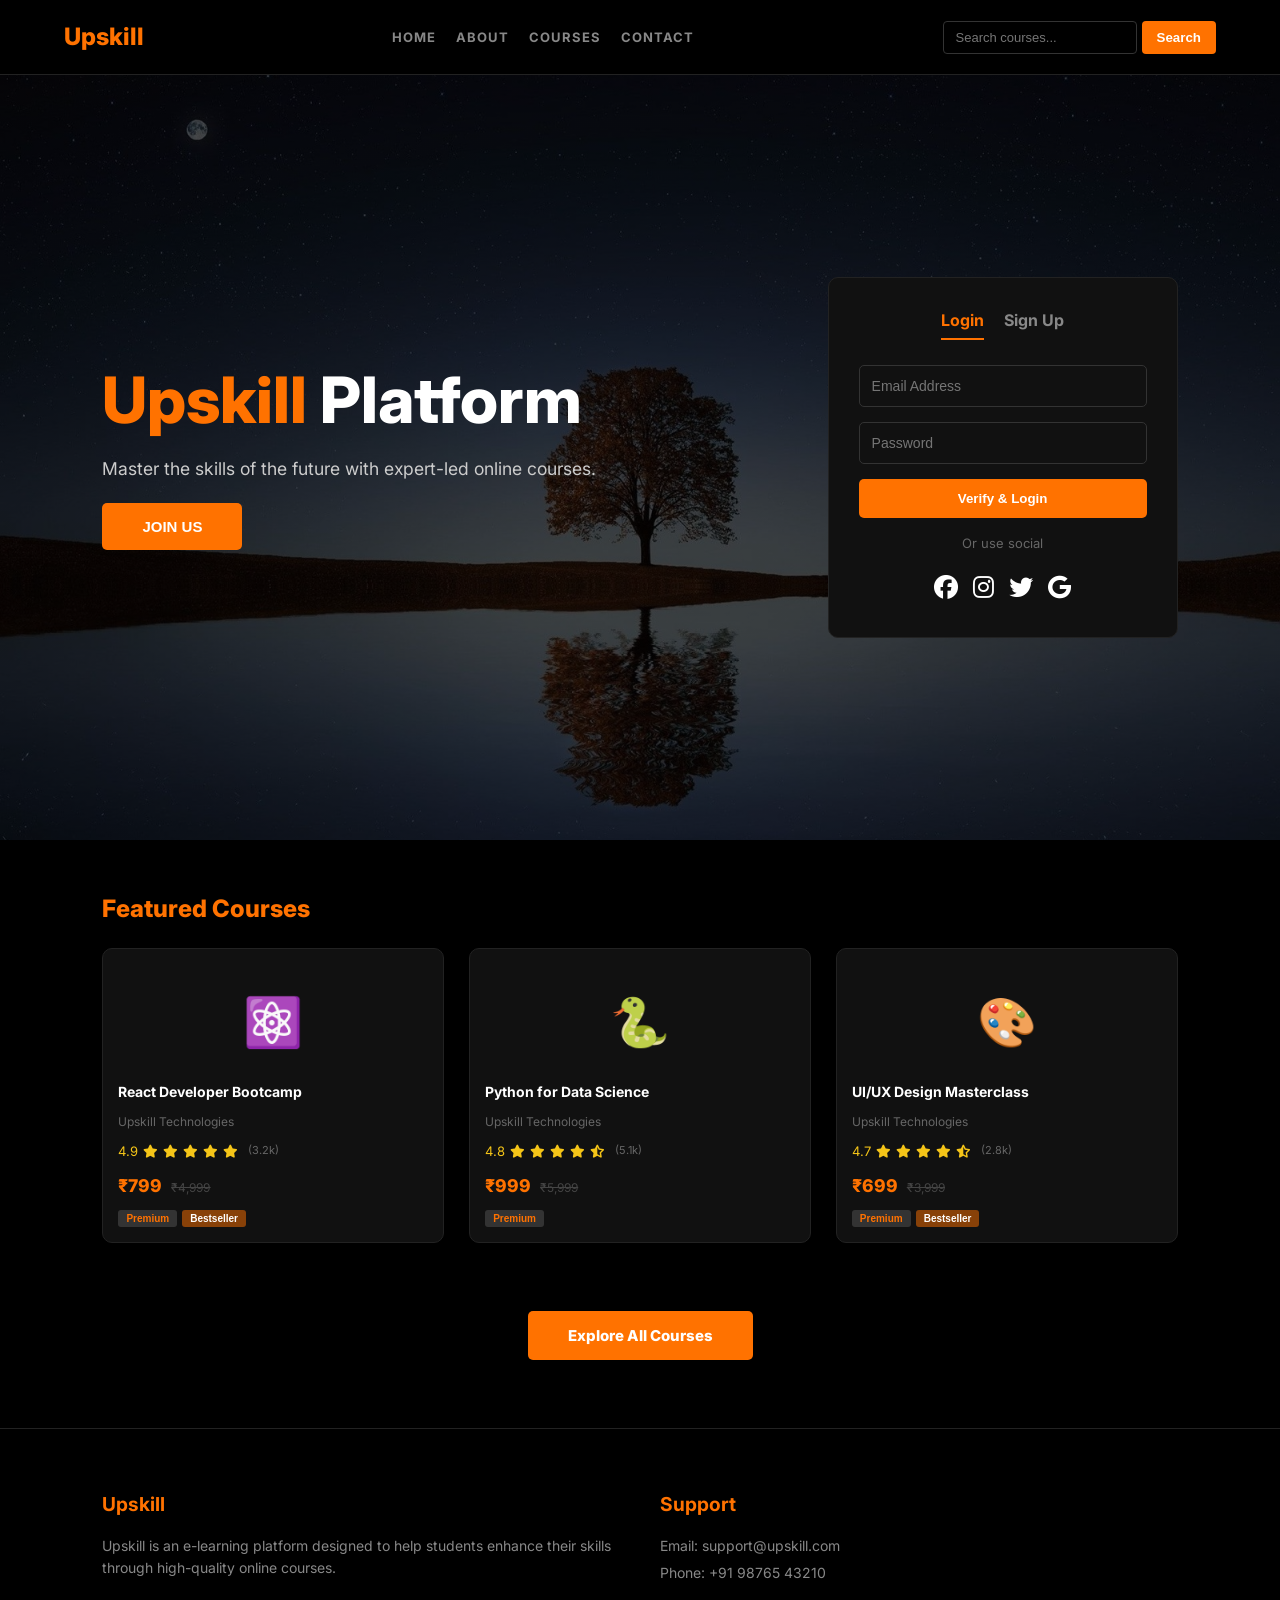
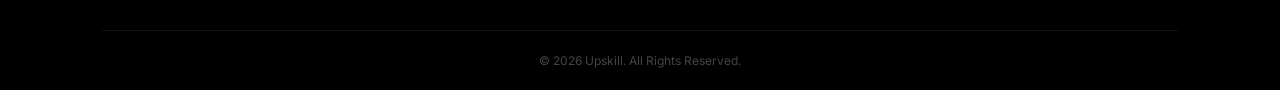
==== index.html @ ecf082b8 "Initialize project: Responsive Grid Navbar, Folder Restructure, and Indented CSS/XML" ====
<!DOCTYPE html> 
<html lang="en"> 
<head> 
<meta charset="UTF-8"> 
<meta name="viewport" content="width=device-width, initial-scale=1.0"> 
<title>UPSKILL</title> 
<link rel="stylesheet" href="https://cdnjs.cloudflare.com/ajax/libs/font-awesome/6.5.0/css/all.min.css"/>
<link rel="stylesheet" href="index.css"> 
</head> 
<body> 
<div class="main"> 
<div class="navbar"> 
<div class="icon"> 
<h2 class="logo">Upskill</h2> 
</div> 
<div class="menu"> 
<ul> 
<li><a href="index.html" class="active">HOME</a></li> 
<li><a href="pages/about.html">ABOUT</a></li> 
<li><a href="pages/courses.html">COURSES</a></li> 
<li><a href="pages/contact.html">CONTACT</a></li> 
</ul>
</div> 
<div class="search"> 
<input class="srch" type="search" placeholder="Search courses..."> 
<button class="btn">Search</button>
</div> 
</div> 
<div class="content">        
<div class="hero-text">
<h1><span>Upskill</span> Platform</h1> 
<p class="par">Master the skills of the future with expert-led online courses.</p> 
<button class="cn" onclick="focusForm()">JOIN US</button> 
</div>
<div class="form" id="auth-form"> 
<div class="form-tabs">
<span id="login-tab" class="form-tab active" onclick="toggleAuth('login')">Login</span>
<span id="signup-tab" class="form-tab" onclick="toggleAuth('signup')">Sign Up</span>
</div>
<div id="login-fields">
<input id="login-email" type="email" placeholder="Email Address"> 
<input id="login-password" type="password" placeholder="Password"> 
<button onclick="handleVerify('login')" class="btnn">Verify & Login</button> 
</div>
<div id="signup-fields" style="display: none;">
<input id="signup-name" type="text" placeholder="Full Name">
<input id="signup-email" type="email" placeholder="Email Address"> 
<input id="signup-password" type="password" placeholder="Password"> 
<input id="signup-confirm" type="password" placeholder="Confirm Password">
<button onclick="handleVerify('signup')" class="btnn">Verify & Sign Up</button> 
</div>
<div id="verify-msg" style="display: none;"></div>
<p class="liw">Or use social</p> 
<div class="icons"> 
<a href="#"><i class="fab fa-facebook"></i></a> 
<a href="#"><i class="fab fa-instagram"></i></a> 
<a href="#"><i class="fab fa-twitter"></i></a> 
<a href="#"><i class="fab fa-google"></i></a> 
</div> 
</div> 
</div> 
</div> 
<div class="heading">Featured Courses</div>
<div class="courses">
<div class="course" onclick="checkAuth('react')">
<div class="course-content">
<span style="font-size: 3rem; display: block; text-align: center; padding: 20px;">⚛️</span>
<p class="course-title">React Developer Bootcamp</p>
<p class="source">Upskill Technologies</p>
<div class="rating">
4.9 <i class="fa-solid fa-star"></i><i class="fa-solid fa-star"></i><i class="fa-solid fa-star"></i><i class="fa-solid fa-star"></i><i class="fa-solid fa-star"></i>
<span class="raters">(3.2k)</span>
</div>
<p class="price">₹799 <span class="old-price"><s>₹4,999</s></span></p>
<div class="extra-info">
<button class="premium">Premium</button>
<button class="bestseller">Bestseller</button>
</div>
</div>
</div>
<div class="course" onclick="checkAuth('python')">
<div class="course-content">
<span style="font-size: 3rem; display: block; text-align: center; padding: 20px;">🐍</span>
<p class="course-title">Python for Data Science</p>
<p class="source">Upskill Technologies</p>
<div class="rating">
4.8 <i class="fa-solid fa-star"></i><i class="fa-solid fa-star"></i><i class="fa-solid fa-star"></i><i class="fa-solid fa-star"></i><i class="fa-solid fa-star-half-stroke"></i>
<span class="raters">(5.1k)</span>
</div>
<p class="price">₹999 <span class="old-price"><s>₹5,999</s></span></p>
<div class="extra-info">
<button class="premium">Premium</button>
</div>
</div>
</div>
<div class="course" onclick="checkAuth('uiux')">
<div class="course-content">
<span style="font-size: 3rem; display: block; text-align: center; padding: 20px;">🎨</span>
<p class="course-title">UI/UX Design Masterclass</p>
<p class="source">Upskill Technologies</p>
<div class="rating">
4.7 <i class="fa-solid fa-star"></i><i class="fa-solid fa-star"></i><i class="fa-solid fa-star"></i><i class="fa-solid fa-star"></i><i class="fa-solid fa-star-half-stroke"></i>
<span class="raters">(2.8k)</span>
</div>
<p class="price">₹699 <span class="old-price"><s>₹3,999</s></span></p>
<div class="extra-info">
<button class="premium">Premium</button>
<button class="bestseller">Bestseller</button>
</div>
</div>
</div>
</div>
<div style="text-align: center; margin-bottom: 80px;">
<a href="pages/courses.html" class="cn">Explore All Courses</a>
</div>
<footer class="footer"> 
<div class="footer-container"> 
<div class="footer-about"> 
<h3>Upskill</h3> 
<p>Upskill is an e-learning platform designed to help students enhance their skills through high-quality online courses.</p> 
</div> 
<div class="footer-support"> 
<h3>Support</h3> 
<p>Email: support@upskill.com</p> 
<p>Phone: +91 98765 43210</p> 
</div> 
</div> 
<div class="footer-copy"> 
<p>&copy; 2026 Upskill. All Rights Reserved.</p> 
</div> 
</footer> 
<script>
function toggleAuth(type){
const loginFields=document.getElementById('login-fields');
const signupFields=document.getElementById('signup-fields');
const loginTab=document.getElementById('login-tab');
const signupTab=document.getElementById('signup-tab');
const verifyMsg=document.getElementById('verify-msg');
verifyMsg.style.display='none';
if(type==='login'){
loginFields.style.display='block';
signupFields.style.display='none';
loginTab.classList.add('active');
signupTab.classList.remove('active');
}else{
loginFields.style.display='none';
signupFields.style.display='block';
signupTab.classList.add('active');
loginTab.classList.remove('active');
}}
function handleVerify(type){
const verifyMsg=document.getElementById('verify-msg');
const btn=event.target;
const email=document.getElementById(type+'-email').value;
const password=document.getElementById(type+'-password').value;
if(!email||!password){
alert('Please fill all fields');
return;
}
btn.innerHTML='Verifying...';
btn.disabled=true;
setTimeout(()=>{
if(type==='signup'){
localStorage.setItem('user_'+email,password);
verifyMsg.style.display='block';
verifyMsg.innerHTML='<i class="fas fa-check-circle"></i> Account Created! You can now Login.';
btn.innerHTML='Sign Up Successful';
}else{
const savedPass=localStorage.getItem('user_'+email);
if(savedPass&&savedPass===password){
localStorage.setItem('isLoggedIn','true');
verifyMsg.style.display='block';
verifyMsg.innerHTML='<i class="fas fa-check-circle"></i> Login Verified! Welcome back.';
btn.innerHTML='Login Successful';
}else{
alert('Account not found or invalid credentials. Please Sign Up first.');
btn.innerHTML='Verify & Login';
btn.disabled=false;
return;
}}
setTimeout(()=>{
btn.innerHTML=type==='login'?'Verify & Login':'Verify & Sign Up';
btn.disabled=false;
},3000);
},1000);
}
function checkAuth(courseId){
if(localStorage.getItem('isLoggedIn')==='true'){
window.location.href='pages/course-details.html?id='+courseId;
}else{
alert('Please Login first to view course details.');
focusForm();
}}
function focusForm(){
document.getElementById('login-email').focus();
}
</script>
</body> 
</html>
---- index.css ----
@import url('https://fonts.googleapis.com/css2?family=Inter:wght@400;600;700;800&display=swap');
*{
    margin: 0;
    padding: 0;
    box-sizing: border-box;
}
body{
    font-family: 'Inter', sans-serif;
    background: #000;
    color: #fff;
    line-height: 1.6;
    overflow-x: hidden;
}
a{
    text-decoration: none;
    color: inherit;
    transition: 0.3s;
}
ul{
    list-style: none;
}
.main{
    width: 100%;
}
.navbar{
    height: 75px;
    display: grid;
    grid-template-columns: auto 1fr auto;
    align-items: center;
    padding: 0 5%;
    border-bottom: 1px solid #222;
    background: #000;
    position: sticky;
    top: 0;
    z-index: 1000;
}
.logo{
    font-size: 24px;
    font-weight: 800;
    color: #ff7200;
}
.menu{
    justify-self: center;
}
.menu ul{
    display: flex;
    gap: 20px;
}
.menu ul li a{
    font-size: 13px;
    font-weight: 700;
    color: #888;
    letter-spacing: 1px;
}
.menu ul li a:hover{
    color: #ff7200;
}
.search{
    display: flex;
    gap: 5px;
    justify-self: end;
}
.search input{
    background: transparent;
    border: 1px solid #333;
    border-radius: 4px;
    padding: 8px 12px;
    color: #fff;
    font-size: 13px;
}
.search button{
    background: #ff7200;
    border: none;
    padding: 8px 15px;
    color: #fff;
    border-radius: 4px;
    font-weight: 700;
    cursor: pointer;
}
.content{
    height: 85vh;
    background: linear-gradient(rgba(0,0,0,0.7), rgba(0,0,0,0.7)), url('img.jpeg') center/cover no-repeat;
    display: flex;
    align-items: center;
    justify-content: space-between;
    padding: 0 8%;
    position: relative;
}
.content h1{
    font-size: 4rem;
    font-weight: 800;
    line-height: 1.1;
}
.content h1 span{
    color: #ff7200;
}
.par{
    color: #ccc;
    max-width: 500px;
    margin: 20px 0;
    font-size: 1.1rem;
}
.cn{
    background: #ff7200;
    color: #fff;
    padding: 15px 40px;
    border: none;
    border-radius: 5px;
    font-weight: 800;
    cursor: pointer;
    font-size: 15px;
}
.form{
    background: #111;
    padding: 30px;
    border-radius: 10px;
    width: 350px;
    border: 1px solid #222;
}
.form h2{
    text-align: center;
    color: #ff7200;
    margin-bottom: 20px;
    font-size: 1.4rem;
}
.form input{
    width: 100%;
    background: transparent;
    border: 1px solid #333;
    margin-bottom: 15px;
    padding: 12px;
    border-radius: 5px;
    color: #fff;
    font-size: 14px;
}
.btnn{
    width: 100%;
    background: #ff7200;
    border: none;
    padding: 12px;
    color: #fff;
    font-weight: 700;
    border-radius: 5px;
    cursor: pointer;
}
.liw{
    text-align: center;
    margin: 15px 0;
    font-size: 13px;
    color: #666;
}
.icons{
    display: flex;
    justify-content: center;
    gap: 15px;
    font-size: 1.5rem;
}
.icons a:hover{
    color: #ff7200;
}
.heading{
    padding: 50px 8% 20px;
    font-size: 1.5rem;
    font-weight: 800;
    color: #ff7200;
}
.courses{
    display: grid;
    grid-template-columns: repeat(auto-fit, minmax(280px, 1fr));
    gap: 25px;
    padding: 0 8% 80px;
}
.course{
    background: #111;
    border: 1px solid #222;
    border-radius: 10px;
    overflow: hidden;
}
.course:hover{
    border-color: #ff7200;
}
.course-content{
    padding: 15px;
}
.course-title{
    font-weight: 700;
    font-size: 14px;
    margin-bottom: 8px;
}
.source{
    font-size: 12px;
    color: #666;
    margin-bottom: 10px;
}
.rating{
    color: #f5c518;
    font-size: 13px;
    display: flex;
    align-items: center;
    gap: 5px;
}
.raters{
    color: #666;
    margin-left: 5px;
    font-size: 11px;
}
.price{
    font-weight: 800;
    color: #ff7200;
    margin-top: 10px;
    font-size: 1.1rem;
}
.old-price{
    color: #444;
    font-size: 12px;
    font-weight: 400;
    text-decoration: line-through;
    margin-left: 5px;
}
.extra-info{
    display: flex;
    gap: 5px;
    margin-top: 10px;
}
.premium,
.bestseller{
    font-size: 10px;
    padding: 3px 8px;
    border: none;
    border-radius: 3px;
    font-weight: 700;
}
.premium{
    background: #333;
    color: #ff7200;
}
.bestseller{
    background: #ff720080;
    color: #fff;
}
.form-tabs{
    display: flex;
    gap: 20px;
    justify-content: center;
    margin-bottom: 25px;
}
.form-tab{
    cursor: pointer;
    color: #888;
    font-weight: 700;
    padding-bottom: 5px;
    transition: 0.3s;
}
.form-tab.active{
    color: #ff7200;
    border-bottom: 2px solid #ff7200;
}
#verify-msg{
    text-align: center;
    margin-top: 20px;
    padding: 12px;
    background: rgba(0, 255, 0, 0.05);
    border: 1px solid rgba(0, 255, 0, 0.2);
    color: #00ff00;
    border-radius: 5px;
    font-size: 13px;
}
footer{
    padding: 60px 8% 20px;
    border-top: 1px solid #222;
    background: #000;
}
.footer-container{
    display: flex;
    justify-content: space-between;
    gap: 40px;
    margin-bottom: 40px;
}
.footer-about,
.footer-support{
    flex: 1;
}
.footer-about h3,
.footer-support h3{
    color: #ff7200;
    margin-bottom: 15px;
    font-size: 1.2rem;
}
.footer-about p,
.footer-support p{
    color: #888;
    font-size: 14px;
    line-height: 1.6;
    margin-bottom: 5px;
}
.footer-copy{
    padding-top: 20px;
    border-top: 1px solid #111;
    text-align: center;
    color: #444;
    font-size: 12px;
}
@media (max-width: 600px){
    .footer-container{
        flex-direction: column;
        text-align: center;
    }
}
@media (max-width: 1000px){
    .content{
        flex-direction: column;
        height: auto;
        padding-top: 100px;
        padding-bottom: 60px;
        text-align: center;
    }
    .content h1{
        font-size: 2.8rem;
    }
    .par{
        margin: 20px auto;
    }
    .form{
        margin-top: 50px;
    }
}
@media (max-width: 768px){
    .navbar{
        height: auto;
        grid-template-columns: 1fr;
        padding: 20px;
        gap: 15px;
        text-align: center;
    }
    .menu{
        justify-self: center;
    }
    .search{
        justify-self: center;
    }
}
@media (max-width: 480px){
    .menu ul{
        flex-direction: column;
        gap: 10px;
    }
}
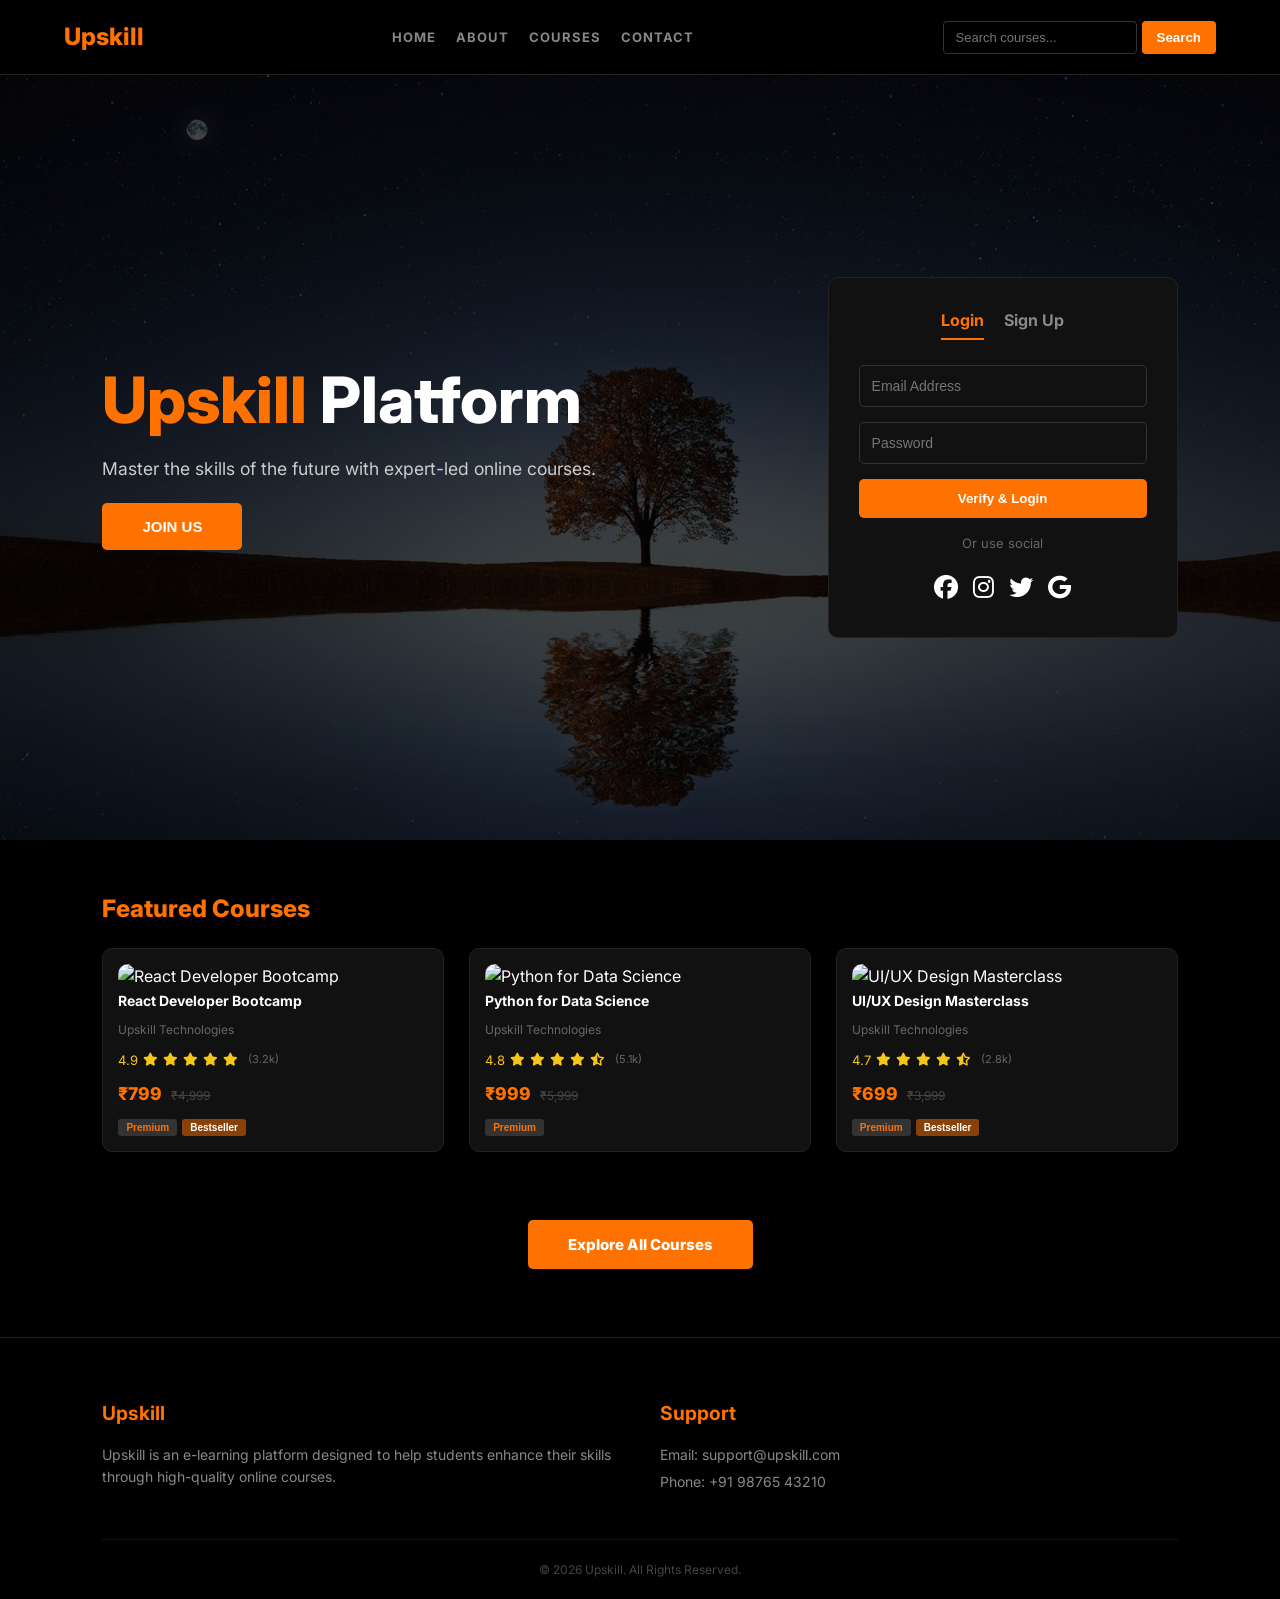
==== commit 2005d9b4: "Added Course Images" ====
--- a/index.html
+++ b/index.html
@@ -1,199 +1,279 @@
-<!DOCTYPE html> 
-<html lang="en"> 
-<head> 
-<meta charset="UTF-8"> 
-<meta name="viewport" content="width=device-width, initial-scale=1.0"> 
-<title>UPSKILL</title> 
-<link rel="stylesheet" href="https://cdnjs.cloudflare.com/ajax/libs/font-awesome/6.5.0/css/all.min.css"/>
-<link rel="stylesheet" href="index.css"> 
-</head> 
-<body> 
-<div class="main"> 
-<div class="navbar"> 
-<div class="icon"> 
-<h2 class="logo">Upskill</h2> 
-</div> 
-<div class="menu"> 
-<ul> 
-<li><a href="index.html" class="active">HOME</a></li> 
-<li><a href="pages/about.html">ABOUT</a></li> 
-<li><a href="pages/courses.html">COURSES</a></li> 
-<li><a href="pages/contact.html">CONTACT</a></li> 
-</ul>
-</div> 
-<div class="search"> 
-<input class="srch" type="search" placeholder="Search courses..."> 
-<button class="btn">Search</button>
-</div> 
-</div> 
-<div class="content">        
-<div class="hero-text">
-<h1><span>Upskill</span> Platform</h1> 
-<p class="par">Master the skills of the future with expert-led online courses.</p> 
-<button class="cn" onclick="focusForm()">JOIN US</button> 
-</div>
-<div class="form" id="auth-form"> 
-<div class="form-tabs">
-<span id="login-tab" class="form-tab active" onclick="toggleAuth('login')">Login</span>
-<span id="signup-tab" class="form-tab" onclick="toggleAuth('signup')">Sign Up</span>
-</div>
-<div id="login-fields">
-<input id="login-email" type="email" placeholder="Email Address"> 
-<input id="login-password" type="password" placeholder="Password"> 
-<button onclick="handleVerify('login')" class="btnn">Verify & Login</button> 
-</div>
-<div id="signup-fields" style="display: none;">
-<input id="signup-name" type="text" placeholder="Full Name">
-<input id="signup-email" type="email" placeholder="Email Address"> 
-<input id="signup-password" type="password" placeholder="Password"> 
-<input id="signup-confirm" type="password" placeholder="Confirm Password">
-<button onclick="handleVerify('signup')" class="btnn">Verify & Sign Up</button> 
-</div>
-<div id="verify-msg" style="display: none;"></div>
-<p class="liw">Or use social</p> 
-<div class="icons"> 
-<a href="#"><i class="fab fa-facebook"></i></a> 
-<a href="#"><i class="fab fa-instagram"></i></a> 
-<a href="#"><i class="fab fa-twitter"></i></a> 
-<a href="#"><i class="fab fa-google"></i></a> 
-</div> 
-</div> 
-</div> 
-</div> 
-<div class="heading">Featured Courses</div>
-<div class="courses">
-<div class="course" onclick="checkAuth('react')">
-<div class="course-content">
-<span style="font-size: 3rem; display: block; text-align: center; padding: 20px;">⚛️</span>
-<p class="course-title">React Developer Bootcamp</p>
-<p class="source">Upskill Technologies</p>
-<div class="rating">
-4.9 <i class="fa-solid fa-star"></i><i class="fa-solid fa-star"></i><i class="fa-solid fa-star"></i><i class="fa-solid fa-star"></i><i class="fa-solid fa-star"></i>
-<span class="raters">(3.2k)</span>
-</div>
-<p class="price">₹799 <span class="old-price"><s>₹4,999</s></span></p>
-<div class="extra-info">
-<button class="premium">Premium</button>
-<button class="bestseller">Bestseller</button>
-</div>
-</div>
-</div>
-<div class="course" onclick="checkAuth('python')">
-<div class="course-content">
-<span style="font-size: 3rem; display: block; text-align: center; padding: 20px;">🐍</span>
-<p class="course-title">Python for Data Science</p>
-<p class="source">Upskill Technologies</p>
-<div class="rating">
-4.8 <i class="fa-solid fa-star"></i><i class="fa-solid fa-star"></i><i class="fa-solid fa-star"></i><i class="fa-solid fa-star"></i><i class="fa-solid fa-star-half-stroke"></i>
-<span class="raters">(5.1k)</span>
-</div>
-<p class="price">₹999 <span class="old-price"><s>₹5,999</s></span></p>
-<div class="extra-info">
-<button class="premium">Premium</button>
-</div>
-</div>
-</div>
-<div class="course" onclick="checkAuth('uiux')">
-<div class="course-content">
-<span style="font-size: 3rem; display: block; text-align: center; padding: 20px;">🎨</span>
-<p class="course-title">UI/UX Design Masterclass</p>
-<p class="source">Upskill Technologies</p>
-<div class="rating">
-4.7 <i class="fa-solid fa-star"></i><i class="fa-solid fa-star"></i><i class="fa-solid fa-star"></i><i class="fa-solid fa-star"></i><i class="fa-solid fa-star-half-stroke"></i>
-<span class="raters">(2.8k)</span>
-</div>
-<p class="price">₹699 <span class="old-price"><s>₹3,999</s></span></p>
-<div class="extra-info">
-<button class="premium">Premium</button>
-<button class="bestseller">Bestseller</button>
-</div>
-</div>
-</div>
-</div>
-<div style="text-align: center; margin-bottom: 80px;">
-<a href="pages/courses.html" class="cn">Explore All Courses</a>
-</div>
-<footer class="footer"> 
-<div class="footer-container"> 
-<div class="footer-about"> 
-<h3>Upskill</h3> 
-<p>Upskill is an e-learning platform designed to help students enhance their skills through high-quality online courses.</p> 
-</div> 
-<div class="footer-support"> 
-<h3>Support</h3> 
-<p>Email: support@upskill.com</p> 
-<p>Phone: +91 98765 43210</p> 
-</div> 
-</div> 
-<div class="footer-copy"> 
-<p>&copy; 2026 Upskill. All Rights Reserved.</p> 
-</div> 
-</footer> 
-<script>
-function toggleAuth(type){
-const loginFields=document.getElementById('login-fields');
-const signupFields=document.getElementById('signup-fields');
-const loginTab=document.getElementById('login-tab');
-const signupTab=document.getElementById('signup-tab');
-const verifyMsg=document.getElementById('verify-msg');
-verifyMsg.style.display='none';
-if(type==='login'){
-loginFields.style.display='block';
-signupFields.style.display='none';
-loginTab.classList.add('active');
-signupTab.classList.remove('active');
-}else{
-loginFields.style.display='none';
-signupFields.style.display='block';
-signupTab.classList.add('active');
-loginTab.classList.remove('active');
-}}
-function handleVerify(type){
-const verifyMsg=document.getElementById('verify-msg');
-const btn=event.target;
-const email=document.getElementById(type+'-email').value;
-const password=document.getElementById(type+'-password').value;
-if(!email||!password){
-alert('Please fill all fields');
-return;
-}
-btn.innerHTML='Verifying...';
-btn.disabled=true;
-setTimeout(()=>{
-if(type==='signup'){
-localStorage.setItem('user_'+email,password);
-verifyMsg.style.display='block';
-verifyMsg.innerHTML='<i class="fas fa-check-circle"></i> Account Created! You can now Login.';
-btn.innerHTML='Sign Up Successful';
-}else{
-const savedPass=localStorage.getItem('user_'+email);
-if(savedPass&&savedPass===password){
-localStorage.setItem('isLoggedIn','true');
-verifyMsg.style.display='block';
-verifyMsg.innerHTML='<i class="fas fa-check-circle"></i> Login Verified! Welcome back.';
-btn.innerHTML='Login Successful';
-}else{
-alert('Account not found or invalid credentials. Please Sign Up first.');
-btn.innerHTML='Verify & Login';
-btn.disabled=false;
-return;
-}}
-setTimeout(()=>{
-btn.innerHTML=type==='login'?'Verify & Login':'Verify & Sign Up';
-btn.disabled=false;
-},3000);
-},1000);
-}
-function checkAuth(courseId){
-if(localStorage.getItem('isLoggedIn')==='true'){
-window.location.href='pages/course-details.html?id='+courseId;
-}else{
-alert('Please Login first to view course details.');
-focusForm();
-}}
-function focusForm(){
-document.getElementById('login-email').focus();
-}
-</script>
-</body> 
-</html>+<!doctype html>
+<html lang="en">
+  <head>
+    <meta charset="UTF-8" />
+    <meta name="viewport" content="width=device-width, initial-scale=1.0" />
+    <title>UPSKILL</title>
+    <link
+      rel="stylesheet"
+      href="https://cdnjs.cloudflare.com/ajax/libs/font-awesome/6.5.0/css/all.min.css"
+    />
+    <link rel="stylesheet" href="index.css" />
+  </head>
+  <body>
+    <div class="main">
+      <div class="navbar">
+        <div class="icon">
+          <h2 class="logo">Upskill</h2>
+        </div>
+        <div class="menu">
+          <ul>
+            <li><a href="index.html" class="active">HOME</a></li>
+            <li><a href="pages/about.html">ABOUT</a></li>
+            <li><a href="pages/courses.html">COURSES</a></li>
+            <li><a href="pages/contact.html">CONTACT</a></li>
+          </ul>
+        </div>
+        <div class="search">
+          <input class="srch" type="search" placeholder="Search courses..." />
+          <button class="btn">Search</button>
+        </div>
+      </div>
+      <div class="content">
+        <div class="hero-text">
+          <h1><span>Upskill</span> Platform</h1>
+          <p class="par">
+            Master the skills of the future with expert-led online courses.
+          </p>
+          <button class="cn" onclick="focusForm()">JOIN US</button>
+        </div>
+        <div class="form" id="auth-form">
+          <div class="form-tabs">
+            <span
+              id="login-tab"
+              class="form-tab active"
+              onclick="toggleAuth('login')"
+              >Login</span
+            >
+            <span
+              id="signup-tab"
+              class="form-tab"
+              onclick="toggleAuth('signup')"
+              >Sign Up</span
+            >
+          </div>
+          <div id="login-fields">
+            <input id="login-email" type="email" placeholder="Email Address" />
+            <input id="login-password" type="password" placeholder="Password" />
+            <button onclick="handleVerify('login')" class="btnn">
+              Verify & Login
+            </button>
+          </div>
+          <div id="signup-fields" style="display: none">
+            <input id="signup-name" type="text" placeholder="Full Name" />
+            <input id="signup-email" type="email" placeholder="Email Address" />
+            <input
+              id="signup-password"
+              type="password"
+              placeholder="Password"
+            />
+            <input
+              id="signup-confirm"
+              type="password"
+              placeholder="Confirm Password"
+            />
+            <button onclick="handleVerify('signup')" class="btnn">
+              Verify & Sign Up
+            </button>
+          </div>
+          <div id="verify-msg" style="display: none"></div>
+          <p class="liw">Or use social</p>
+          <div class="icons">
+            <a href="#"><i class="fab fa-facebook"></i></a>
+            <a href="#"><i class="fab fa-instagram"></i></a>
+            <a href="#"><i class="fab fa-twitter"></i></a>
+            <a href="#"><i class="fab fa-google"></i></a>
+          </div>
+        </div>
+      </div>
+    </div>
+    <div class="heading">Featured Courses</div>
+    <div class="courses">
+      <div class="course" onclick="checkAuth('react')">
+        <div class="course-content">
+          <img
+            src="https://images.pexels.com/photos/1181675/pexels-photo-1181675.jpeg?auto=compress&cs=tinysrgb&w=600"
+            alt="React Developer Bootcamp"
+            style="
+              width: 100%;
+              height: 180px;
+              object-fit: cover;
+              border-top-left-radius: 10px;
+              border-top-right-radius: 10px;
+            "
+          />
+          <p class="course-title">React Developer Bootcamp</p>
+          <p class="source">Upskill Technologies</p>
+          <div class="rating">
+            4.9 <i class="fa-solid fa-star"></i><i class="fa-solid fa-star"></i
+            ><i class="fa-solid fa-star"></i><i class="fa-solid fa-star"></i
+            ><i class="fa-solid fa-star"></i>
+            <span class="raters">(3.2k)</span>
+          </div>
+          <p class="price">
+            ₹799 <span class="old-price"><s>₹4,999</s></span>
+          </p>
+          <div class="extra-info">
+            <button class="premium">Premium</button>
+            <button class="bestseller">Bestseller</button>
+          </div>
+        </div>
+      </div>
+      <div class="course" onclick="checkAuth('python')">
+        <div class="course-content">
+          <img
+            src="https://images.pexels.com/photos/1181298/pexels-photo-1181298.jpeg?auto=compress&cs=tinysrgb&w=600"
+            alt="Python for Data Science"
+            style="
+              width: 100%;
+              height: 180px;
+              object-fit: cover;
+              border-top-left-radius: 10px;
+              border-top-right-radius: 10px;
+            "
+          />
+          <p class="course-title">Python for Data Science</p>
+          <p class="source">Upskill Technologies</p>
+          <div class="rating">
+            4.8 <i class="fa-solid fa-star"></i><i class="fa-solid fa-star"></i
+            ><i class="fa-solid fa-star"></i><i class="fa-solid fa-star"></i
+            ><i class="fa-solid fa-star-half-stroke"></i>
+            <span class="raters">(5.1k)</span>
+          </div>
+          <p class="price">
+            ₹999 <span class="old-price"><s>₹5,999</s></span>
+          </p>
+          <div class="extra-info">
+            <button class="premium">Premium</button>
+          </div>
+        </div>
+      </div>
+      <div class="course" onclick="checkAuth('uiux')">
+        <div class="course-content">
+          <img
+            src="https://images.pexels.com/photos/196646/pexels-photo-196646.jpeg?auto=compress&cs=tinysrgb&w=600"
+            alt="UI/UX Design Masterclass"
+            style="
+              width: 100%;
+              height: 180px;
+              object-fit: cover;
+              border-top-left-radius: 10px;
+              border-top-right-radius: 10px;
+            "
+          />
+          <p class="course-title">UI/UX Design Masterclass</p>
+          <p class="source">Upskill Technologies</p>
+          <div class="rating">
+            4.7 <i class="fa-solid fa-star"></i><i class="fa-solid fa-star"></i
+            ><i class="fa-solid fa-star"></i><i class="fa-solid fa-star"></i
+            ><i class="fa-solid fa-star-half-stroke"></i>
+            <span class="raters">(2.8k)</span>
+          </div>
+          <p class="price">
+            ₹699 <span class="old-price"><s>₹3,999</s></span>
+          </p>
+          <div class="extra-info">
+            <button class="premium">Premium</button>
+            <button class="bestseller">Bestseller</button>
+          </div>
+        </div>
+      </div>
+    </div>
+    <div style="text-align: center; margin-bottom: 80px">
+      <a href="pages/courses.html" class="cn">Explore All Courses</a>
+    </div>
+    <footer class="footer">
+      <div class="footer-container">
+        <div class="footer-about">
+          <h3>Upskill</h3>
+          <p>
+            Upskill is an e-learning platform designed to help students enhance
+            their skills through high-quality online courses.
+          </p>
+        </div>
+        <div class="footer-support">
+          <h3>Support</h3>
+          <p>Email: support@upskill.com</p>
+          <p>Phone: +91 98765 43210</p>
+        </div>
+      </div>
+      <div class="footer-copy">
+        <p>&copy; 2026 Upskill. All Rights Reserved.</p>
+      </div>
+    </footer>
+    <script>
+      function toggleAuth(type) {
+        var loginFields = document.getElementById("login-fields");
+        var signupFields = document.getElementById("signup-fields");
+        var loginTab = document.getElementById("login-tab");
+        var signupTab = document.getElementById("signup-tab");
+        var verifyMsg = document.getElementById("verify-msg");
+        verifyMsg.style.display = "none";
+        if (type === "login") {
+          loginFields.style.display = "block";
+          signupFields.style.display = "none";
+          loginTab.classList.add("active");
+          signupTab.classList.remove("active");
+        } else {
+          loginFields.style.display = "none";
+          signupFields.style.display = "block";
+          signupTab.classList.add("active");
+          loginTab.classList.remove("active");
+        }
+      }
+      function handleVerify(type) {
+        var verifyMsg = document.getElementById("verify-msg");
+        var btn = event.target || window.event.srcElement;
+        var email = document.getElementById(type + "-email").value;
+        var password = document.getElementById(type + "-password").value;
+        if (!email || !password) {
+          alert("Please fill all fields");
+          return;
+        }
+        btn.innerHTML = "Verifying...";
+        btn.disabled = true;
+        setTimeout(function () {
+          if (type === "signup") {
+            localStorage.setItem("user_" + email, password);
+            verifyMsg.style.display = "block";
+            verifyMsg.innerHTML =
+              '<i class="fas fa-check-circle"></i> Account Created! You can now Login.';
+            btn.innerHTML = "Sign Up Successful";
+          } else {
+            var savedPass = localStorage.getItem("user_" + email);
+            if (savedPass && savedPass === password) {
+              localStorage.setItem("isLoggedIn", "true");
+              verifyMsg.style.display = "block";
+              verifyMsg.innerHTML =
+                '<i class="fas fa-check-circle"></i> Login Verified! Welcome back.';
+              btn.innerHTML = "Login Successful";
+            } else {
+              alert(
+                "Account not found or invalid credentials. Please Sign Up first."
+              );
+              btn.innerHTML = "Verify & Login";
+              btn.disabled = false;
+              return;
+            }
+          }
+          setTimeout(function () {
+            btn.innerHTML =
+              type === "login" ? "Verify & Login" : "Verify & Sign Up";
+            btn.disabled = false;
+          }, 3000);
+        }, 1000);
+      }
+      function checkAuth(courseId) {
+        if (localStorage.getItem("isLoggedIn") === "true") {
+          window.location.href = "pages/course-details.html?id=" + courseId;
+        } else {
+          alert("Please Login first to view course details.");
+          focusForm();
+        }
+      }
+      function focusForm() {
+        document.getElementById("login-email").focus();
+      }
+    </script>
+  </body>
+</html>
--- a/index.css
+++ b/index.css
@@ -1,347 +1,349 @@
-@import url('https://fonts.googleapis.com/css2?family=Inter:wght@400;600;700;800&display=swap');
-*{
-    margin: 0;
-    padding: 0;
-    box-sizing: border-box;
-}
-body{
-    font-family: 'Inter', sans-serif;
-    background: #000;
-    color: #fff;
-    line-height: 1.6;
-    overflow-x: hidden;
-}
-a{
-    text-decoration: none;
-    color: inherit;
-    transition: 0.3s;
-}
-ul{
-    list-style: none;
-}
-.main{
-    width: 100%;
-}
-.navbar{
-    height: 75px;
-    display: grid;
-    grid-template-columns: auto 1fr auto;
-    align-items: center;
-    padding: 0 5%;
-    border-bottom: 1px solid #222;
-    background: #000;
-    position: sticky;
-    top: 0;
-    z-index: 1000;
-}
-.logo{
-    font-size: 24px;
-    font-weight: 800;
-    color: #ff7200;
-}
-.menu{
+@import url("https://fonts.googleapis.com/css2?family=Inter:wght@400;600;700;800&display=swap");
+* {
+  margin: 0;
+  padding: 0;
+  box-sizing: border-box;
+}
+body {
+  font-family: "Inter", sans-serif;
+  background: #000;
+  color: #fff;
+  line-height: 1.6;
+  overflow-x: hidden;
+}
+a {
+  text-decoration: none;
+  color: inherit;
+  transition: 0.3s;
+}
+ul {
+  list-style: none;
+}
+.main {
+  width: 100%;
+}
+.navbar {
+  height: 75px;
+  display: grid;
+  grid-template-columns: auto 1fr auto;
+  align-items: center;
+  padding: 0 5%;
+  border-bottom: 1px solid #222;
+  background: #000;
+  position: sticky;
+  top: 0;
+  z-index: 1000;
+}
+.logo {
+  font-size: 24px;
+  font-weight: 800;
+  color: #ff7200;
+}
+.menu {
+  justify-self: center;
+}
+.menu ul {
+  display: flex;
+  gap: 20px;
+}
+.menu ul li a {
+  font-size: 13px;
+  font-weight: 700;
+  color: #888;
+  letter-spacing: 1px;
+}
+.menu ul li a:hover {
+  color: #ff7200;
+}
+.search {
+  display: flex;
+  gap: 5px;
+  justify-self: end;
+}
+.search input {
+  background: transparent;
+  border: 1px solid #333;
+  border-radius: 4px;
+  padding: 8px 12px;
+  color: #fff;
+  font-size: 13px;
+}
+.search button {
+  background: #ff7200;
+  border: none;
+  padding: 8px 15px;
+  color: #fff;
+  border-radius: 4px;
+  font-weight: 700;
+  cursor: pointer;
+}
+.content {
+  height: 85vh;
+  background:
+    linear-gradient(rgba(0, 0, 0, 0.7), rgba(0, 0, 0, 0.7)),
+    url("img.jpeg") center/cover no-repeat;
+  display: flex;
+  align-items: center;
+  justify-content: space-between;
+  padding: 0 8%;
+  position: relative;
+}
+.content h1 {
+  font-size: 4rem;
+  font-weight: 800;
+  line-height: 1.1;
+}
+.content h1 span {
+  color: #ff7200;
+}
+.par {
+  color: #ccc;
+  max-width: 500px;
+  margin: 20px 0;
+  font-size: 1.1rem;
+}
+.cn {
+  background: #ff7200;
+  color: #fff;
+  padding: 15px 40px;
+  border: none;
+  border-radius: 5px;
+  font-weight: 800;
+  cursor: pointer;
+  font-size: 15px;
+}
+.form {
+  background: #111;
+  padding: 30px;
+  border-radius: 10px;
+  width: 350px;
+  border: 1px solid #222;
+}
+.form h2 {
+  text-align: center;
+  color: #ff7200;
+  margin-bottom: 20px;
+  font-size: 1.4rem;
+}
+.form input {
+  width: 100%;
+  background: transparent;
+  border: 1px solid #333;
+  margin-bottom: 15px;
+  padding: 12px;
+  border-radius: 5px;
+  color: #fff;
+  font-size: 14px;
+}
+.btnn {
+  width: 100%;
+  background: #ff7200;
+  border: none;
+  padding: 12px;
+  color: #fff;
+  font-weight: 700;
+  border-radius: 5px;
+  cursor: pointer;
+}
+.liw {
+  text-align: center;
+  margin: 15px 0;
+  font-size: 13px;
+  color: #666;
+}
+.icons {
+  display: flex;
+  justify-content: center;
+  gap: 15px;
+  font-size: 1.5rem;
+}
+.icons a:hover {
+  color: #ff7200;
+}
+.heading {
+  padding: 50px 8% 20px;
+  font-size: 1.5rem;
+  font-weight: 800;
+  color: #ff7200;
+}
+.courses {
+  display: grid;
+  grid-template-columns: repeat(auto-fit, minmax(280px, 1fr));
+  gap: 25px;
+  padding: 0 8% 80px;
+}
+.course {
+  background: #111;
+  border: 1px solid #222;
+  border-radius: 10px;
+  overflow: hidden;
+}
+.course:hover {
+  border-color: #ff7200;
+}
+.course-content {
+  padding: 15px;
+}
+.course-title {
+  font-weight: 700;
+  font-size: 14px;
+  margin-bottom: 8px;
+}
+.source {
+  font-size: 12px;
+  color: #666;
+  margin-bottom: 10px;
+}
+.rating {
+  color: #f5c518;
+  font-size: 13px;
+  display: flex;
+  align-items: center;
+  gap: 5px;
+}
+.raters {
+  color: #666;
+  margin-left: 5px;
+  font-size: 11px;
+}
+.price {
+  font-weight: 800;
+  color: #ff7200;
+  margin-top: 10px;
+  font-size: 1.1rem;
+}
+.old-price {
+  color: #444;
+  font-size: 12px;
+  font-weight: 400;
+  text-decoration: line-through;
+  margin-left: 5px;
+}
+.extra-info {
+  display: flex;
+  gap: 5px;
+  margin-top: 10px;
+}
+.premium,
+.bestseller {
+  font-size: 10px;
+  padding: 3px 8px;
+  border: none;
+  border-radius: 3px;
+  font-weight: 700;
+}
+.premium {
+  background: #333;
+  color: #ff7200;
+}
+.bestseller {
+  background: #ff720080;
+  color: #fff;
+}
+.form-tabs {
+  display: flex;
+  gap: 20px;
+  justify-content: center;
+  margin-bottom: 25px;
+}
+.form-tab {
+  cursor: pointer;
+  color: #888;
+  font-weight: 700;
+  padding-bottom: 5px;
+  transition: 0.3s;
+}
+.form-tab.active {
+  color: #ff7200;
+  border-bottom: 2px solid #ff7200;
+}
+#verify-msg {
+  text-align: center;
+  margin-top: 20px;
+  padding: 12px;
+  background: rgba(0, 255, 0, 0.05);
+  border: 1px solid rgba(0, 255, 0, 0.2);
+  color: #00ff00;
+  border-radius: 5px;
+  font-size: 13px;
+}
+footer {
+  padding: 60px 8% 20px;
+  border-top: 1px solid #222;
+  background: #000;
+}
+.footer-container {
+  display: flex;
+  justify-content: space-between;
+  gap: 40px;
+  margin-bottom: 40px;
+}
+.footer-about,
+.footer-support {
+  flex: 1;
+}
+.footer-about h3,
+.footer-support h3 {
+  color: #ff7200;
+  margin-bottom: 15px;
+  font-size: 1.2rem;
+}
+.footer-about p,
+.footer-support p {
+  color: #888;
+  font-size: 14px;
+  line-height: 1.6;
+  margin-bottom: 5px;
+}
+.footer-copy {
+  padding-top: 20px;
+  border-top: 1px solid #111;
+  text-align: center;
+  color: #444;
+  font-size: 12px;
+}
+@media (max-width: 600px) {
+  .footer-container {
+    flex-direction: column;
+    text-align: center;
+  }
+}
+@media (max-width: 1000px) {
+  .content {
+    flex-direction: column;
+    height: auto;
+    padding-top: 100px;
+    padding-bottom: 60px;
+    text-align: center;
+  }
+  .content h1 {
+    font-size: 2.8rem;
+  }
+  .par {
+    margin: 20px auto;
+  }
+  .form {
+    margin-top: 50px;
+  }
+}
+@media (max-width: 768px) {
+  .navbar {
+    height: auto;
+    grid-template-columns: 1fr;
+    padding: 20px;
+    gap: 15px;
+    text-align: center;
+  }
+  .menu {
     justify-self: center;
-}
-.menu ul{
-    display: flex;
-    gap: 20px;
-}
-.menu ul li a{
-    font-size: 13px;
-    font-weight: 700;
-    color: #888;
-    letter-spacing: 1px;
-}
-.menu ul li a:hover{
-    color: #ff7200;
-}
-.search{
-    display: flex;
-    gap: 5px;
-    justify-self: end;
-}
-.search input{
-    background: transparent;
-    border: 1px solid #333;
-    border-radius: 4px;
-    padding: 8px 12px;
-    color: #fff;
-    font-size: 13px;
-}
-.search button{
-    background: #ff7200;
-    border: none;
-    padding: 8px 15px;
-    color: #fff;
-    border-radius: 4px;
-    font-weight: 700;
-    cursor: pointer;
-}
-.content{
-    height: 85vh;
-    background: linear-gradient(rgba(0,0,0,0.7), rgba(0,0,0,0.7)), url('img.jpeg') center/cover no-repeat;
-    display: flex;
-    align-items: center;
-    justify-content: space-between;
-    padding: 0 8%;
-    position: relative;
-}
-.content h1{
-    font-size: 4rem;
-    font-weight: 800;
-    line-height: 1.1;
-}
-.content h1 span{
-    color: #ff7200;
-}
-.par{
-    color: #ccc;
-    max-width: 500px;
-    margin: 20px 0;
-    font-size: 1.1rem;
-}
-.cn{
-    background: #ff7200;
-    color: #fff;
-    padding: 15px 40px;
-    border: none;
-    border-radius: 5px;
-    font-weight: 800;
-    cursor: pointer;
-    font-size: 15px;
-}
-.form{
-    background: #111;
-    padding: 30px;
-    border-radius: 10px;
-    width: 350px;
-    border: 1px solid #222;
-}
-.form h2{
-    text-align: center;
-    color: #ff7200;
-    margin-bottom: 20px;
-    font-size: 1.4rem;
-}
-.form input{
-    width: 100%;
-    background: transparent;
-    border: 1px solid #333;
-    margin-bottom: 15px;
-    padding: 12px;
-    border-radius: 5px;
-    color: #fff;
-    font-size: 14px;
-}
-.btnn{
-    width: 100%;
-    background: #ff7200;
-    border: none;
-    padding: 12px;
-    color: #fff;
-    font-weight: 700;
-    border-radius: 5px;
-    cursor: pointer;
-}
-.liw{
-    text-align: center;
-    margin: 15px 0;
-    font-size: 13px;
-    color: #666;
-}
-.icons{
-    display: flex;
-    justify-content: center;
-    gap: 15px;
-    font-size: 1.5rem;
-}
-.icons a:hover{
-    color: #ff7200;
-}
-.heading{
-    padding: 50px 8% 20px;
-    font-size: 1.5rem;
-    font-weight: 800;
-    color: #ff7200;
-}
-.courses{
-    display: grid;
-    grid-template-columns: repeat(auto-fit, minmax(280px, 1fr));
-    gap: 25px;
-    padding: 0 8% 80px;
-}
-.course{
-    background: #111;
-    border: 1px solid #222;
-    border-radius: 10px;
-    overflow: hidden;
-}
-.course:hover{
-    border-color: #ff7200;
-}
-.course-content{
-    padding: 15px;
-}
-.course-title{
-    font-weight: 700;
-    font-size: 14px;
-    margin-bottom: 8px;
-}
-.source{
-    font-size: 12px;
-    color: #666;
-    margin-bottom: 10px;
-}
-.rating{
-    color: #f5c518;
-    font-size: 13px;
-    display: flex;
-    align-items: center;
-    gap: 5px;
-}
-.raters{
-    color: #666;
-    margin-left: 5px;
-    font-size: 11px;
-}
-.price{
-    font-weight: 800;
-    color: #ff7200;
-    margin-top: 10px;
-    font-size: 1.1rem;
-}
-.old-price{
-    color: #444;
-    font-size: 12px;
-    font-weight: 400;
-    text-decoration: line-through;
-    margin-left: 5px;
-}
-.extra-info{
-    display: flex;
-    gap: 5px;
-    margin-top: 10px;
-}
-.premium,
-.bestseller{
-    font-size: 10px;
-    padding: 3px 8px;
-    border: none;
-    border-radius: 3px;
-    font-weight: 700;
-}
-.premium{
-    background: #333;
-    color: #ff7200;
-}
-.bestseller{
-    background: #ff720080;
-    color: #fff;
-}
-.form-tabs{
-    display: flex;
-    gap: 20px;
-    justify-content: center;
-    margin-bottom: 25px;
-}
-.form-tab{
-    cursor: pointer;
-    color: #888;
-    font-weight: 700;
-    padding-bottom: 5px;
-    transition: 0.3s;
-}
-.form-tab.active{
-    color: #ff7200;
-    border-bottom: 2px solid #ff7200;
-}
-#verify-msg{
-    text-align: center;
-    margin-top: 20px;
-    padding: 12px;
-    background: rgba(0, 255, 0, 0.05);
-    border: 1px solid rgba(0, 255, 0, 0.2);
-    color: #00ff00;
-    border-radius: 5px;
-    font-size: 13px;
-}
-footer{
-    padding: 60px 8% 20px;
-    border-top: 1px solid #222;
-    background: #000;
-}
-.footer-container{
-    display: flex;
-    justify-content: space-between;
-    gap: 40px;
-    margin-bottom: 40px;
-}
-.footer-about,
-.footer-support{
-    flex: 1;
-}
-.footer-about h3,
-.footer-support h3{
-    color: #ff7200;
-    margin-bottom: 15px;
-    font-size: 1.2rem;
-}
-.footer-about p,
-.footer-support p{
-    color: #888;
-    font-size: 14px;
-    line-height: 1.6;
-    margin-bottom: 5px;
-}
-.footer-copy{
-    padding-top: 20px;
-    border-top: 1px solid #111;
-    text-align: center;
-    color: #444;
-    font-size: 12px;
-}
-@media (max-width: 600px){
-    .footer-container{
-        flex-direction: column;
-        text-align: center;
-    }
-}
-@media (max-width: 1000px){
-    .content{
-        flex-direction: column;
-        height: auto;
-        padding-top: 100px;
-        padding-bottom: 60px;
-        text-align: center;
-    }
-    .content h1{
-        font-size: 2.8rem;
-    }
-    .par{
-        margin: 20px auto;
-    }
-    .form{
-        margin-top: 50px;
-    }
-}
-@media (max-width: 768px){
-    .navbar{
-        height: auto;
-        grid-template-columns: 1fr;
-        padding: 20px;
-        gap: 15px;
-        text-align: center;
-    }
-    .menu{
-        justify-self: center;
-    }
-    .search{
-        justify-self: center;
-    }
-}
-@media (max-width: 480px){
-    .menu ul{
-        flex-direction: column;
-        gap: 10px;
-    }
-}
+  }
+  .search {
+    justify-self: center;
+  }
+}
+@media (max-width: 480px) {
+  .menu ul {
+    flex-direction: column;
+    gap: 10px;
+  }
+}
